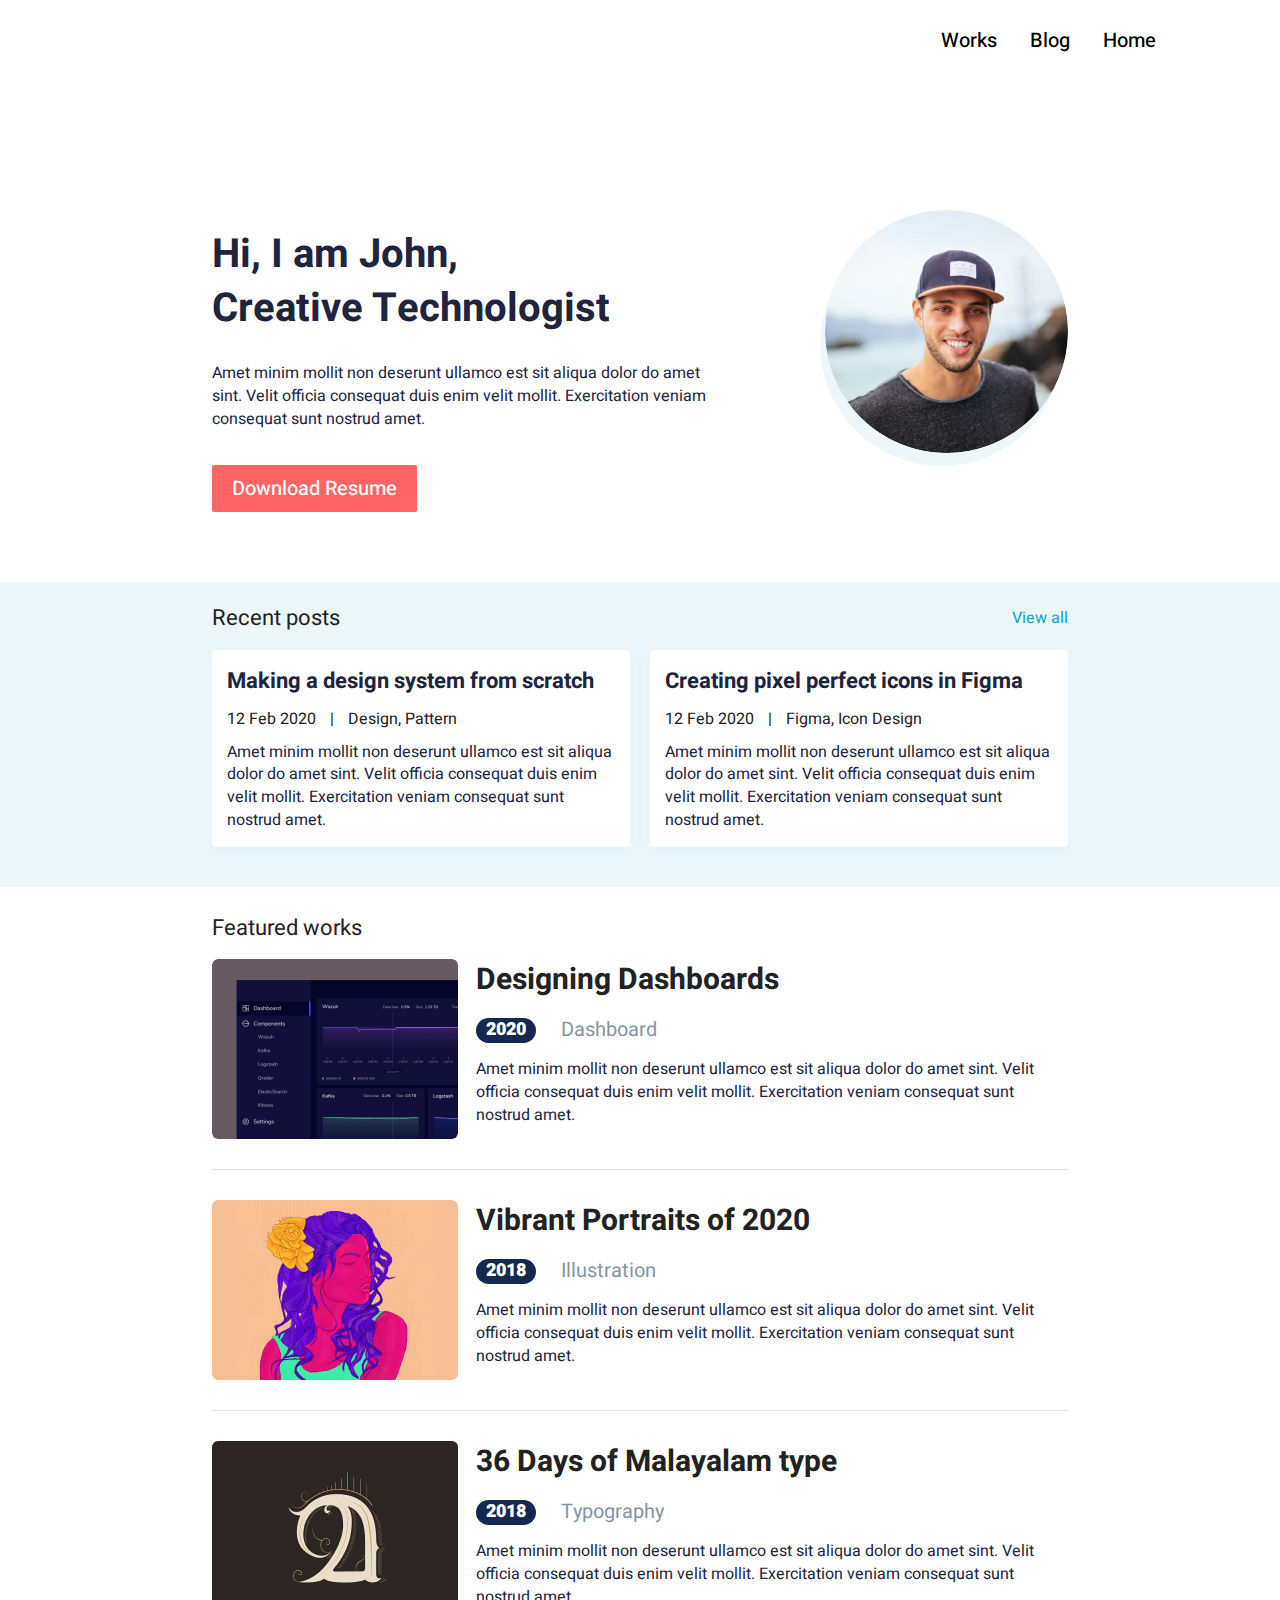
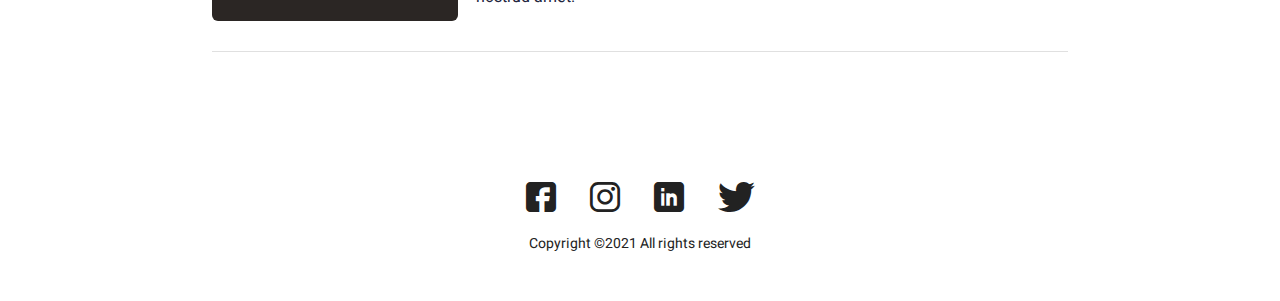
==== index.html @ 85a32958 "Add files via upload" ====
<!DOCTYPE html><html lang="en"><head><meta charset="UTF-8"><meta name="viewport" content="width=device-width, user-scalable=no, initial-scale=1.0, maximum-scale=1.0, minimum-scale=1.0"><meta http-equiv="X-UA-Compatible" content="ie=edge"><link href="styles/main.css" rel="stylesheet"><title>Document</title></head></html><body><div class="wrapper"><header class="header"> <div class="header__content"> <div class="header__menu menu"><div class="menu__icon icon-menu"><span> </span><span> </span><span> </span></div><div class="menu__body"><ul class="menu__list"> <li> <a class="menu__link" href="/works.html">Works</a></li><li> <a class="menu__link" href="/blog.html">Blog        </a></li><li> <a class="menu__link" href="/">Home</a></li></ul></div></div></div></header><main class="page"><section class="hello"> <div class="hello__container _container"><div class="hello__content"> <h1 class="hello__title title">Hi, I am John,<br> Creative Technologist</h1><div class="hello__text text">Amet minim mollit non deserunt ullamco est sit aliqua dolor do amet sint. Velit officia consequat duis enim velit mollit. Exercitation veniam consequat sunt nostrud amet.</div><a class="hello__btn btn">Download Resume</a></div><div class="hello__avatar"> </div></div></section><section class="recent-posts"> <div class="recent-posts__container _container"><div class="recent-posts__header"> <div class="recent-posts__title title-posts">Recent posts</div><a class="recent-posts__view-all" href="/blog.html">View all</a></div><div class="recent-posts__items"><div class="recent-posts__column"> <article class="recent-posts__item recent-post"><a class="recent-post__title" href="/article.html">Making a design system from scratch</a><div class="recent-post__info">12 Feb 2020 <span>| </span>Design, Pattern</div><div class="recent-post__text text">Amet minim mollit non deserunt ullamco est sit aliqua dolor do amet sint. Velit officia consequat duis enim velit mollit. Exercitation veniam consequat sunt nostrud amet.</div></article></div><div class="recent-posts__column"><article class="recent-posts__item recent-post"><a class="recent-post__title" href="/article.html">Creating pixel perfect icons in Figma</a><div class="recent-post__info">12 Feb 2020 <span>| </span>Figma, Icon Design</div><div class="recent-post__text text">Amet minim mollit non deserunt ullamco est sit aliqua dolor do amet sint. Velit officia consequat duis enim velit mollit. Exercitation veniam consequat sunt nostrud amet.</div></article></div></div></div></section><section class="featured-works"> <div class="featured-works__container _container"> <div class="featured-works__title title-posts">Featured works</div><div class="featured-works__items works"> <article class="works__item"><a class="works__image _ibg" href="/article.html"><img src="../img/01.png" alt=""></a><div class="works__body"><a class="works__title" href="/article.html">Designing Dashboards</a><div class="works__info"> <div class="works__year">2020</div><div class="works__category">Dashboard</div></div><div class="works__text text">Amet minim mollit non deserunt ullamco est sit aliqua dolor do amet sint. Velit officia consequat duis enim velit mollit. Exercitation veniam consequat sunt nostrud amet.</div></div></article><article class="works__item"><a class="works__image _ibg" href="/article.html"><img src="../img/02.png" alt=""></a><div class="works__body"><a class="works__title" href="/article.html">Vibrant Portraits of 2020</a><div class="works__info"> <div class="works__year">2018</div><div class="works__category">Illustration</div></div><div class="works__text text">Amet minim mollit non deserunt ullamco est sit aliqua dolor do amet sint. Velit officia consequat duis enim velit mollit. Exercitation veniam consequat sunt nostrud amet.</div></div></article><article class="works__item"><a class="works__image _ibg" href="/article.html"><img src="../img/03.png" alt=""></a><div class="works__body"><a class="works__title" href="/article.html">36 Days of Malayalam type</a><div class="works__info"> <div class="works__year">2018</div><div class="works__category">Typography</div></div><div class="works__text text">Amet minim mollit non deserunt ullamco est sit aliqua dolor do amet sint. Velit officia consequat duis enim velit mollit. Exercitation veniam consequat sunt nostrud amet.</div></div></article></div></div></section></main><footer> <footer class="footer"><div class="footer__container _container"> <div class="footer__social social"> <a class="social__item __icon-fb" href="http://"> </a><a class="social__item __icon-insta" href="http://"></a><a class="social__item __icon-ln" href="http://"></a><a class="social__item __icon-tw" href="http://" name="contact"></a></div><div class="footer__copy">Copyright ©2021 All rights reserved </div></div></footer></footer></div><script src="js/script.js"></script></body>
---- styles/main.css ----
@import url(https://fonts.googleapis.com/css2?family=Heebo:wght@400;500;700;900&display=swap);*{-webkit-box-sizing:border-box;box-sizing:border-box}body,html{height:100%}body._lock{overflow:hidden}a{text-decoration:none;color:#21243d}.page{font-family:Heebo}@media (max-width:767.98px){.page{padding:30px 0 0}}.wrapper{width:100%;min-height:100%;overflow:hidden;display:-webkit-box;display:-ms-flexbox;display:flex;-webkit-box-orient:vertical;-webkit-box-direction:normal;-ms-flex-direction:column;flex-direction:column}._container{max-width:856px;margin:0 auto}@media (max-width:991.98px){._container{max-width:750px}}@media (max-width:767.98px){._container{max-width:none;padding:0 10px}}.title-posts{font-size:22px}@media (max-width:767.98px){.title-posts{text-align:center;font-size:18px}}.title{font-family:Heebo;font-size:40px;font-weight:700;color:#21243d;line-height:136.36364%}@media (max-width:767.98px){.title{font-size:32px}}.article__text p,.btn,.text{font-family:Heebo;font-size:16px;line-height:143.75%;color:#21243d}.btn{height:47px;background:#ff6464;color:#fff;border-radius:2px;display:-webkit-inline-box;display:-ms-inline-flexbox;display:inline-flex;-webkit-box-align:center;-ms-flex-align:center;align-items:center;-webkit-box-pack:center;-ms-flex-pack:center;justify-content:center;text-align:center;padding:0 20px;font-weight:500;font-size:20px;line-height:145%;-webkit-transition:background-color .5s ease 0s;-o-transition:background-color .5s ease 0s;transition:background-color .5s ease 0s}@media (min-width:992px){.btn:hover{background-color:#ff1f1f}}a,abbr,acronym,address,applet,article,aside,audio,b,big,blockquote,body,canvas,caption,center,cite,code,dd,del,details,dfn,div,dl,dt,em,embed,figcaption,footer,h1,h2,h3,h4,h5,h6,header,hgroup,html,i,iframe,ins,kbd,label,li,mark,menu,nav,object,ol,output,p,pre,q,ruby,s,samp,section,small,span,strike,strong,sub,summary,sup,table,tbody,td,tfoot,th,thead,time,tr,tt,u,ul,var,video{margin:0;padding:0;border:0;font:inherit;vertical-align:baseline}img{margin:0;padding:0;font:inherit}fieldset,figure,form,legend{font:inherit;vertical-align:baseline}figure,form{padding:0;border:0}legend{margin:0}:focus{outline:0}article,aside,details,figcaption,figure,footer,header,hgroup,menu,nav,section{display:block}body{line-height:1}ol,ul{list-style:none}blockquote,q{quotes:none}blockquote:after,blockquote:before,q:after,q:before{content:none}table{border-collapse:collapse;border-spacing:0}input[type=search]::-webkit-search-cancel-button,input[type=search]::-webkit-search-decoration,input[type=search]::-webkit-search-results-button,input[type=search]::-webkit-search-results-decoration{-webkit-appearance:none;-moz-appearance:none}input[type=search]{-moz-appearance:none}audio,canvas,video{display:inline-block;*display:inline;*zoom:1;max-width:100%}audio:not([controls]){display:none;height:0}[hidden]{display:none}html{font-size:100%;-webkit-text-size-adjust:100%;-ms-text-size-adjust:100%}a:focus{outline:thin dotted}a:active,a:hover{outline:0}img{border:0;-ms-interpolation-mode:bicubic;vertical-align:middle}fieldset,legend{border:0;padding:0}fieldset,figure,form{margin:0}legend{white-space:normal;*margin-left:-7px}button,input,select{vertical-align:baseline}button,input,select,textarea{font-size:100%;margin:0;*vertical-align:middle}button,input{line-height:normal}button,select{text-transform:none}button,html input[type=button],input[type=reset],input[type=submit]{-webkit-appearance:button;cursor:pointer;*overflow:visible}button[disabled],html input[disabled]{cursor:default}input[type=checkbox],input[type=radio]{-webkit-box-sizing:border-box;box-sizing:border-box;padding:0;*height:13px;*width:13px}input[type=search]{-webkit-appearance:textfield;-webkit-box-sizing:content-box;box-sizing:content-box}input[type=search]::-webkit-search-cancel-button,input[type=search]::-webkit-search-decoration{-webkit-appearance:none}button::-moz-focus-inner,input::-moz-focus-inner{border:0;padding:0}textarea{overflow:auto;vertical-align:top}button,html,input,select,textarea{color:#222}::-moz-selection{background:#b3d4fc;text-shadow:none}::selection{background:#b3d4fc;text-shadow:none}textarea{resize:vertical}.chromeframe{margin:.2em 0;background:#ccc;color:#000;padding:.2em 0}@font-face{font-family:'icons';src:url(../fonts/icons.ttf?6z2480) format("truetype"),url(../fonts/icons.woff?6z2480) format("woff"),url(../fonts/icons.svg?6z2480#icons) format("svg");font-weight:400;font-style:normal;font-display:block}[class*=" __icon-"],[class^=__icon-]{font-family:'icons'!important;speak:never;font-style:normal;font-weight:400;font-variant:normal;text-transform:none;line-height:1;-webkit-font-smoothing:antialiased;-moz-osx-font-smoothing:grayscale}.__icon-fb:before{content:"\e900"}.__icon-insta:before{content:"\e901"}.__icon-ln:before{content:"\e902"}.__icon-tw:before{content:"\e903"}.header{position:relative;z-index:100}.header__content{max-width:1052px;padding:0 10px;margin:0 auto}.header__menu{padding:10px 0;height:82px;display:-webkit-box;display:-ms-flexbox;display:flex;-webkit-box-pack:end;-ms-flex-pack:end;justify-content:flex-end;-webkit-box-align:center;-ms-flex-align:center;align-items:center}@media (max-width:767.98px){.header__menu{height:50px}.menu__body{-webkit-transform:translate(0,-100%);-ms-transform:translate(0,-100%);transform:translate(0,-100%);-webkit-transition:-webkit-transform .5s ease 0s;-o-transition:transform .5s ease 0s;transition:transform .5s ease 0s;transition:transform .5s ease 0s,-webkit-transform .5s ease 0s;position:fixed;width:100%;height:100%;top:0;left:0;overflow:auto;padding:150px 10px 30px;background-color:rgba(255,255,255,.9)}.menu__body._active{-webkit-transform:translate(0,0);-ms-transform:translate(0,0);transform:translate(0,0)}}.menu__list li{margin:0 0 30px}.menu__list li:last-child{margin:0}@media (min-width:767.98px){.menu__list{display:-webkit-box;display:-ms-flexbox;display:flex}.menu__list li{margin:0 33px 0 0}}.menu__link{font-family:Heebo;font-size:20px;font-weight:500;color:#000;text-decoration:none;-webkit-transition:color .3s ease 0s;-o-transition:color .3s ease 0s;transition:color .3s ease 0s}@media (min-width:991.98px){.menu__link:hover{color:#ff6464}}@media (max-width:767.98px){.menu__link{font-size:40px;display:block;text-align:center}.icon-menu{display:block;position:relative;width:30px;height:18px;cursor:pointer;z-index:5}.icon-menu span{-webkit-transition:all .3s ease 0s;-o-transition:all .3s ease 0s;transition:all .3s ease 0s;top:calc(50% - 1px);left:0;position:absolute;width:100%;height:2px;background-color:#000}.icon-menu span:first-child{top:0}.icon-menu span:last-child{top:auto;bottom:0}.icon-menu._active span{-webkit-transform:scale(0);-ms-transform:scale(0);transform:scale(0)}.icon-menu._active span:first-child{-webkit-transform:rotate(-45deg);-ms-transform:rotate(-45deg);transform:rotate(-45deg);top:calc(50% - 1px)}.icon-menu._active span:last-child{-webkit-transform:rotate(45deg);-ms-transform:rotate(45deg);transform:rotate(45deg);bottom:calc(50% - 1px)}}.active{color:#ff6464}.hello{padding:38px 0 70px}@media (max-width:868px){.hello{padding:0 0 70px}}@media (max-width:767.98px){.hello{padding:0 0 60px}}.hello__container{display:-webkit-box;display:-ms-flexbox;display:flex}@media (max-width:767.98px){.hello__container{-webkit-box-orient:vertical;-webkit-box-direction:reverse;-ms-flex-direction:column-reverse;flex-direction:column-reverse;text-align:center}}.hello__content{-webkit-box-align:start;-ms-flex-align:start;align-items:flex-start;padding:18px 110px 0 0;-webkit-box-flex:1;-ms-flex:1 1 auto;flex:1 1 auto}.hello__content :last-child,.recent-post :last-child{margin-bottom:0}@media (max-width:868px){.hello__content{padding:18px 50px 0 0}}@media (max-width:767.98px){.hello__content{padding:0}}.hello__title{margin:0 0 25px}@media (max-width:767.98px){.hello__title{margin:0 0 25px}}.hello__text{margin:0 0 35px}@media (max-width:767.98px){.hello__text{padding:0 15px;margin:0 0 25px}}.hello__btn{margin:0 0 25px}@media (max-width:767.98px){.hello__btn{margin:0 0 20px}}.hello__avatar{-ms-flex-negative:0;flex-shrink:0;width:243px;height:243px;position:relative;border-radius:50%;overflow:hidden;-webkit-box-shadow:-5px 13px 0 0 #edf7fa;box-shadow:-5px 13px 0 0 #edf7fa;background-image:url(../img/avatar.png);background-size:cover;background-repeat:no-repeat}@media (max-width:767.98px){.hello__avatar{width:170px;height:170px;margin:0 auto 40px}}.recent-posts{background:#edf7fa;padding:25px 0 13px}@media (min-width:767.98px){.recent-posts{padding:25px 0 23px}}.recent-posts__header{display:-webkit-box;display:-ms-flexbox;display:flex;margin:0 0 20px}.recent-posts__title{-webkit-box-flex:1;-ms-flex:1 1 auto;flex:1 1 auto;padding:0 20px 0 0}.recent-posts__view-all{font-size:16px;line-height:23px;color:#00a8cc;-webkit-box-flex:0;-ms-flex:0 0 auto;flex:0 0 auto}@media (max-width:767.98px){.recent-posts__view-all{display:none}}.recent-posts__items{margin:0 -10px}@media (min-width:767.98px){.recent-posts__items{display:-webkit-box;display:-ms-flexbox;display:flex}}.recent-posts__column{-webkit-box-flex:0;-ms-flex:0 1 50%;flex:0 1 50%;padding:0 10px;margin:0 0 17px}.recent-post{background:#fff;-webkit-box-shadow:0 4px 10px rgba(187,225,250,.25);box-shadow:0 4px 10px rgba(187,225,250,.25);border-radius:4px;padding:20px;height:100%}@media (min-width:767.98px){.recent-post{padding:15px}}.recent-post__title{display:inline-block;font-size:26px;font-weight:700;line-height:146.15385%;-webkit-transition:color .3s ease 0s;-o-transition:color .3s ease 0s;transition:color .3s ease 0s;margin:0 0 17px}@media (min-width:991.98px){.recent-post__title:hover{color:#ff6464}}@media (min-width:767.98px){.recent-post__title{font-size:22px;margin:0 0 10px}}.recent-post__info{margin:0 0 15px;font-size:18px;line-height:144.44444%}.recent-post__info span{margin:0 10px}@media (min-width:767.98px){.recent-post__info{font-size:16px;margin:0 0 10px}}.recent-post__text{margin:0 0 15px}.featured-works{padding:30px 0 80px}.featured-works__title{margin:0 0 20px}@media (max-width:767.98px){.featured-works__items{display:-webkit-box;display:-ms-flexbox;display:flex;overflow:auto}.featured-works__items .works__item{-webkit-box-flex:0;-ms-flex:0 0 90%;flex:0 0 90%;margin:0 15px 0 0}}.footer{text-align:center;padding:50px 0}@media (max-width:767.98px){.footer{padding:30px 0}}.footer__social{margin:0 0 25px}.footer__copy{font-family:Heebo;font-size:14px;font-weight:400;text-align:center}.blog{padding-bottom:50px}@media (max-width:767.98px){.blog{padding-bottom:30px}}.blog__title{margin:0 0 50px}@media (max-width:767.98px){.blog__title{margin:0 0 20px}}.blog__article-name{font-size:30px;font-weight:500;display:inline-block;line-height:146.66667%;-webkit-transition:color .3s ease 0s;-o-transition:color .3s ease 0s;transition:color .3s ease 0s;margin:0 0 10px;color:inherit}@media (min-width:991.98px){.blog__article-name:hover{color:#ff6464}}@media (max-width:991.98px){.blog__article-name{font-size:26px}}.blog__item{border-bottom:1px solid #e0e0e0;padding:0 0 30px;margin:0 0 30px}.blog__item:last-child{margin:0}@media (max-width:991.98px){.blog__item{margin:0 0 25px;padding:0 0 25px}}.blog__info{display:-webkit-box;display:-ms-flexbox;display:flex;font-size:20px;margin:0 0 10px}@media (max-width:991.98px){.blog__info{font-size:16px}}.blog__category{color:#8695a4}.blog__span{margin:0 15px}.works__items{padding-bottom:60px}@media (max-width:767.98px){.works__items{padding-bottom:30px}}.works__main-title{margin:0 0 45px}@media (max-width:767.98px){.works__main-title{margin:0 0 20px}}.works__item{padding:0 0 30px;margin:0 0 30px;border-bottom:1px solid #e0e0e0}.works__item:last-child{margin-bottom:0}@media (min-width:767.98px){.works__item{display:-webkit-box;display:-ms-flexbox;display:flex;-webkit-box-align:start;-ms-flex-align:start;align-items:flex-start}}.works__image{border-radius:6px;-webkit-box-flex:0;-ms-flex:0 0 246px;flex:0 0 246px;min-height:180px;display:block;overflow:hidden}@media (max-width:767.98px){.works__image{padding:0 0 60%}}.works__body{-webkit-box-flex:1;-ms-flex:1 1 auto;flex:1 1 auto;padding:0 0 0 18px}.works__title{color:inherit;display:inline-block;font-size:30px;font-weight:700;line-height:146.66667%;margin:0 0 15px;-webkit-transition:color .3s ease 0s;-o-transition:color .3s ease 0s;transition:color .3s ease 0s}@media (max-width:767.98px){.works__title{font-size:24px}}@media (min-width:767.98px){.works__title:hover{color:#ff6464}}.works__info,.works__year{-webkit-box-align:center;-ms-flex-align:center;align-items:center}.works__info{display:-webkit-box;display:-ms-flexbox;display:flex;margin:0 0 15px}.works__year{background:#142850;border-radius:16px;height:25px;padding:0 10px;display:-webkit-inline-box;display:-ms-inline-flexbox;display:inline-flex;-webkit-box-pack:center;-ms-flex-pack:center;justify-content:center;color:#fff;font-weight:900;font-size:18px}.works__category{color:#8695a4;font-size:20px;margin:0 0 0 25px}.article{max-width:700px;padding:0 10px 30px;margin:0 auto}.article__title{font-size:34px;font-weight:700;line-height:147.05882%;margin:0 0 30px}@media (max-width:767.98px){.article__title{font-size:30px}}.article__info,.article__year{display:-webkit-box;display:-ms-flexbox;display:flex}.article__info{margin:0 0 20px}.article__year{-webkit-box-pack:center;-ms-flex-pack:center;justify-content:center;-webkit-box-align:center;-ms-flex-align:center;align-items:center;color:#fff;background:#ff7c7c;border-radius:16px;height:25px;padding:0 10px;font-size:18px;font-weight:900}.article__category{-ms-flex-item-align:center;align-self:center;font-size:20px;margin:0 0 0 25px;line-height:125%}@media (max-width:767.98px){.article__category{font-size:18px}}.article__text p{margin:10px 0}.article__text img{max-width:100%;padding:0 0 20px}.page{padding:90px 0 0;-webkit-box-flex:1;-ms-flex:1 1 auto;flex:1 1 auto}@media (max-width:767.98px){.page{padding:30px 0 0}}.social{display:-webkit-box;display:-ms-flexbox;display:flex;-webkit-box-pack:center;-ms-flex-pack:center;justify-content:center;-webkit-box-align:center;-ms-flex-align:center;align-items:center}.social__item{-webkit-transition:color .3s ease 0s;-o-transition:color .3s ease 0s;transition:color .3s ease 0s;margin:0 17px;font-size:30px;color:inherit}@media (min-width:991.98px){.social__item:hover{color:#ff6464}}._ibg{position:relative}._ibg img{position:absolute;width:100%;height:100%;top:0;left:0;-o-object-fit:cover;object-fit:cover}
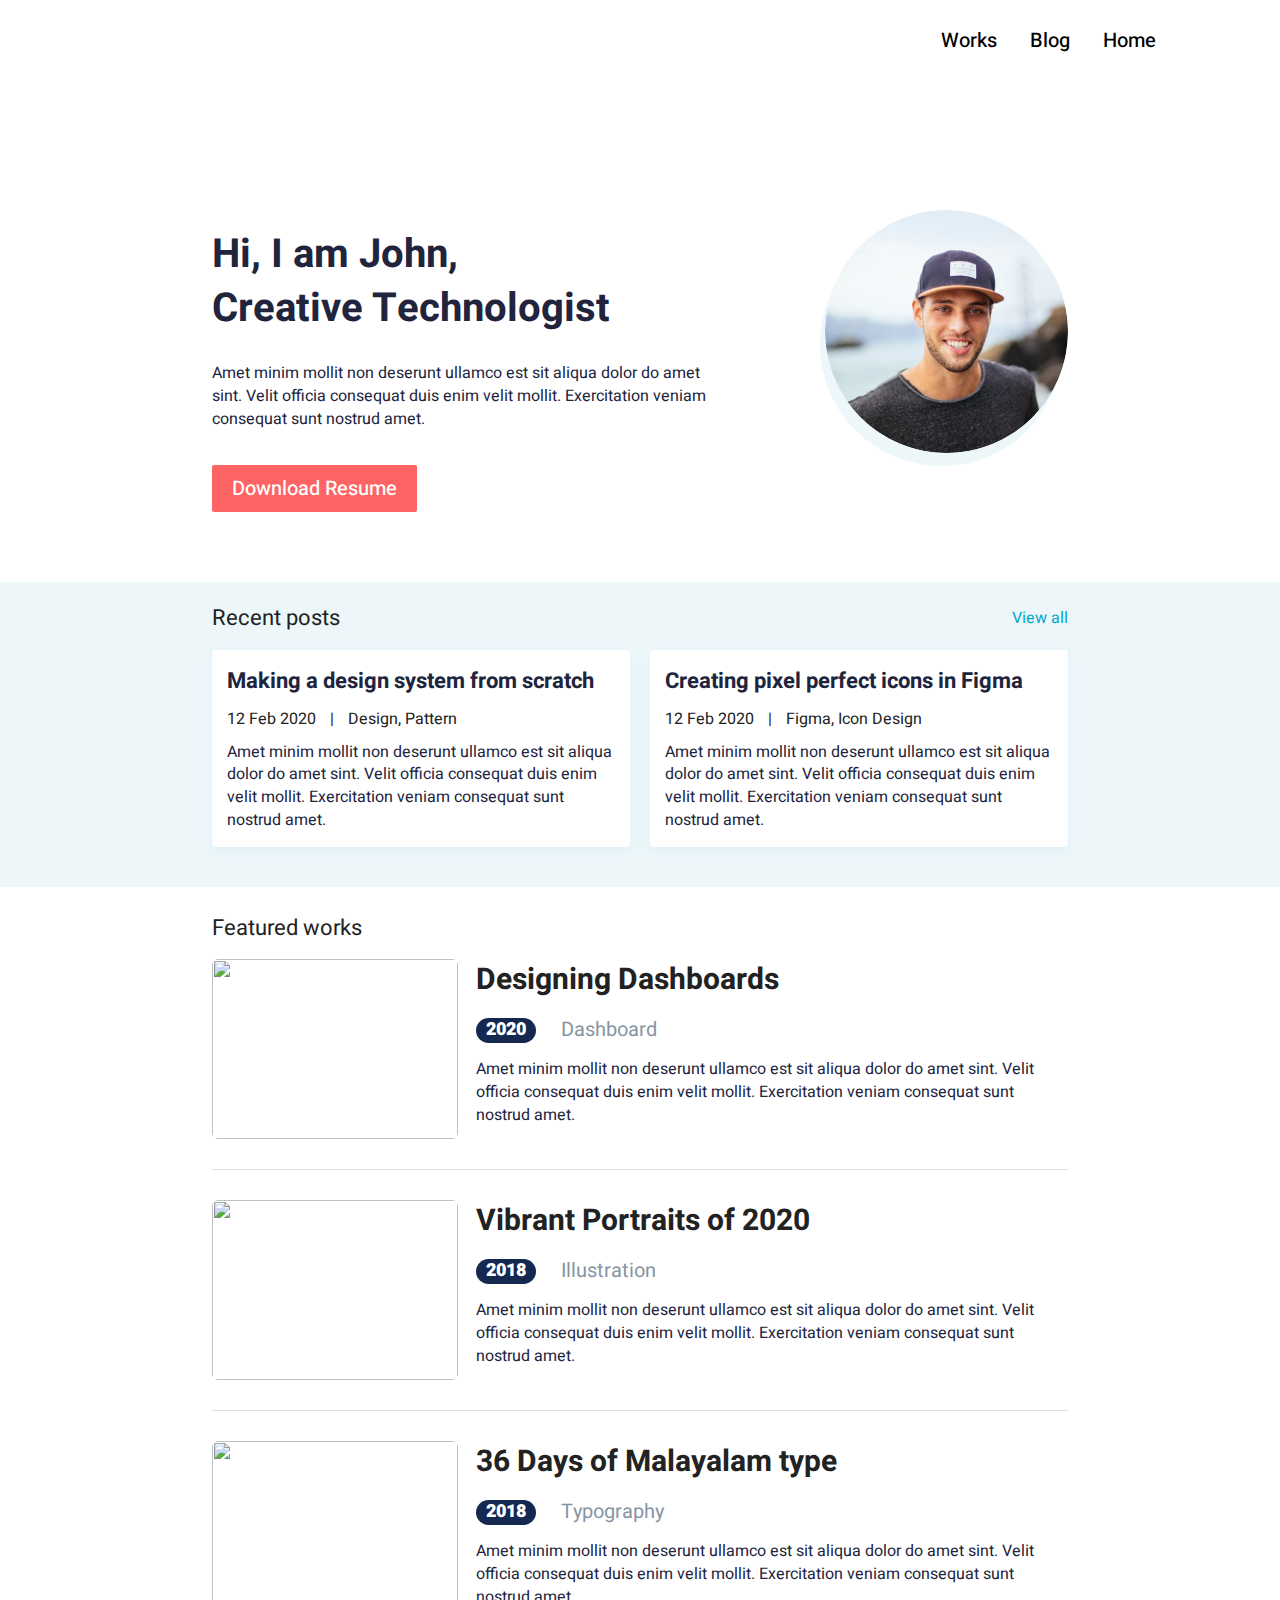
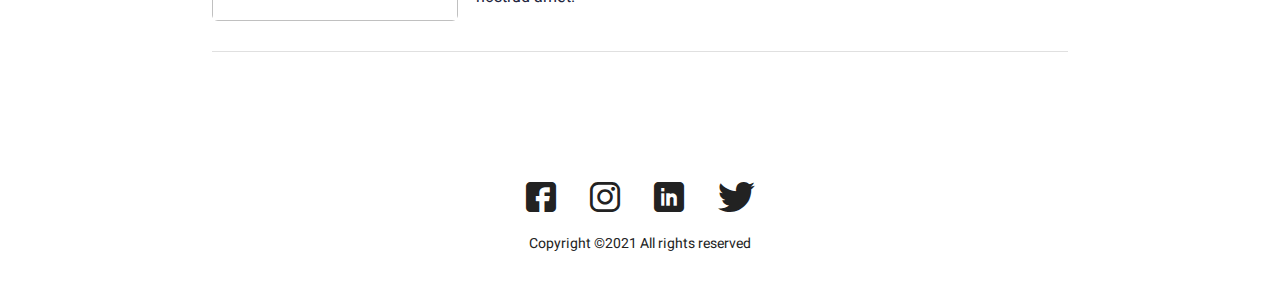
==== commit 5c115eb4: "Update index.html" ====
--- a/index.html
+++ b/index.html
@@ -1 +1 @@
-<!DOCTYPE html><html lang="en"><head><meta charset="UTF-8"><meta name="viewport" content="width=device-width, user-scalable=no, initial-scale=1.0, maximum-scale=1.0, minimum-scale=1.0"><meta http-equiv="X-UA-Compatible" content="ie=edge"><link href="styles/main.css" rel="stylesheet"><title>Document</title></head></html><body><div class="wrapper"><header class="header"> <div class="header__content"> <div class="header__menu menu"><div class="menu__icon icon-menu"><span> </span><span> </span><span> </span></div><div class="menu__body"><ul class="menu__list"> <li> <a class="menu__link" href="/works.html">Works</a></li><li> <a class="menu__link" href="/blog.html">Blog        </a></li><li> <a class="menu__link" href="/">Home</a></li></ul></div></div></div></header><main class="page"><section class="hello"> <div class="hello__container _container"><div class="hello__content"> <h1 class="hello__title title">Hi, I am John,<br> Creative Technologist</h1><div class="hello__text text">Amet minim mollit non deserunt ullamco est sit aliqua dolor do amet sint. Velit officia consequat duis enim velit mollit. Exercitation veniam consequat sunt nostrud amet.</div><a class="hello__btn btn">Download Resume</a></div><div class="hello__avatar"> </div></div></section><section class="recent-posts"> <div class="recent-posts__container _container"><div class="recent-posts__header"> <div class="recent-posts__title title-posts">Recent posts</div><a class="recent-posts__view-all" href="/blog.html">View all</a></div><div class="recent-posts__items"><div class="recent-posts__column"> <article class="recent-posts__item recent-post"><a class="recent-post__title" href="/article.html">Making a design system from scratch</a><div class="recent-post__info">12 Feb 2020 <span>| </span>Design, Pattern</div><div class="recent-post__text text">Amet minim mollit non deserunt ullamco est sit aliqua dolor do amet sint. Velit officia consequat duis enim velit mollit. Exercitation veniam consequat sunt nostrud amet.</div></article></div><div class="recent-posts__column"><article class="recent-posts__item recent-post"><a class="recent-post__title" href="/article.html">Creating pixel perfect icons in Figma</a><div class="recent-post__info">12 Feb 2020 <span>| </span>Figma, Icon Design</div><div class="recent-post__text text">Amet minim mollit non deserunt ullamco est sit aliqua dolor do amet sint. Velit officia consequat duis enim velit mollit. Exercitation veniam consequat sunt nostrud amet.</div></article></div></div></div></section><section class="featured-works"> <div class="featured-works__container _container"> <div class="featured-works__title title-posts">Featured works</div><div class="featured-works__items works"> <article class="works__item"><a class="works__image _ibg" href="/article.html"><img src="../img/01.png" alt=""></a><div class="works__body"><a class="works__title" href="/article.html">Designing Dashboards</a><div class="works__info"> <div class="works__year">2020</div><div class="works__category">Dashboard</div></div><div class="works__text text">Amet minim mollit non deserunt ullamco est sit aliqua dolor do amet sint. Velit officia consequat duis enim velit mollit. Exercitation veniam consequat sunt nostrud amet.</div></div></article><article class="works__item"><a class="works__image _ibg" href="/article.html"><img src="../img/02.png" alt=""></a><div class="works__body"><a class="works__title" href="/article.html">Vibrant Portraits of 2020</a><div class="works__info"> <div class="works__year">2018</div><div class="works__category">Illustration</div></div><div class="works__text text">Amet minim mollit non deserunt ullamco est sit aliqua dolor do amet sint. Velit officia consequat duis enim velit mollit. Exercitation veniam consequat sunt nostrud amet.</div></div></article><article class="works__item"><a class="works__image _ibg" href="/article.html"><img src="../img/03.png" alt=""></a><div class="works__body"><a class="works__title" href="/article.html">36 Days of Malayalam type</a><div class="works__info"> <div class="works__year">2018</div><div class="works__category">Typography</div></div><div class="works__text text">Amet minim mollit non deserunt ullamco est sit aliqua dolor do amet sint. Velit officia consequat duis enim velit mollit. Exercitation veniam consequat sunt nostrud amet.</div></div></article></div></div></section></main><footer> <footer class="footer"><div class="footer__container _container"> <div class="footer__social social"> <a class="social__item __icon-fb" href="http://"> </a><a class="social__item __icon-insta" href="http://"></a><a class="social__item __icon-ln" href="http://"></a><a class="social__item __icon-tw" href="http://" name="contact"></a></div><div class="footer__copy">Copyright ©2021 All rights reserved </div></div></footer></footer></div><script src="js/script.js"></script></body>+<!DOCTYPE html><html lang="en"><head><meta charset="UTF-8"><meta name="viewport" content="width=device-width, user-scalable=no, initial-scale=1.0, maximum-scale=1.0, minimum-scale=1.0"><meta http-equiv="X-UA-Compatible" content="ie=edge"><link href="styles/main.css" rel="stylesheet"><title>Document</title></head></html><body><div class="wrapper"><header class="header"> <div class="header__content"> <div class="header__menu menu"><div class="menu__icon icon-menu"><span> </span><span> </span><span> </span></div><div class="menu__body"><ul class="menu__list"> <li> <a class="menu__link" href="/blogghp/works.html">Works</a></li><li> <a class="menu__link" href="/blogghp/blog.html">Blog        </a></li><li> <a class="menu__link" href="/blogghp/">Home</a></li></ul></div></div></div></header><main class="page"><section class="hello"> <div class="hello__container _container"><div class="hello__content"> <h1 class="hello__title title">Hi, I am John,<br> Creative Technologist</h1><div class="hello__text text">Amet minim mollit non deserunt ullamco est sit aliqua dolor do amet sint. Velit officia consequat duis enim velit mollit. Exercitation veniam consequat sunt nostrud amet.</div><a class="hello__btn btn">Download Resume</a></div><div class="hello__avatar"> </div></div></section><section class="recent-posts"> <div class="recent-posts__container _container"><div class="recent-posts__header"> <div class="recent-posts__title title-posts">Recent posts</div><a class="recent-posts__view-all" href="/blogghp/blog.html">View all</a></div><div class="recent-posts__items"><div class="recent-posts__column"> <article class="recent-posts__item recent-post"><a class="recent-post__title" href="/article.html">Making a design system from scratch</a><div class="recent-post__info">12 Feb 2020 <span>| </span>Design, Pattern</div><div class="recent-post__text text">Amet minim mollit non deserunt ullamco est sit aliqua dolor do amet sint. Velit officia consequat duis enim velit mollit. Exercitation veniam consequat sunt nostrud amet.</div></article></div><div class="recent-posts__column"><article class="recent-posts__item recent-post"><a class="recent-post__title" href="/blogghp/article.html">Creating pixel perfect icons in Figma</a><div class="recent-post__info">12 Feb 2020 <span>| </span>Figma, Icon Design</div><div class="recent-post__text text">Amet minim mollit non deserunt ullamco est sit aliqua dolor do amet sint. Velit officia consequat duis enim velit mollit. Exercitation veniam consequat sunt nostrud amet.</div></article></div></div></div></section><section class="featured-works"> <div class="featured-works__container _container"> <div class="featured-works__title title-posts">Featured works</div><div class="featured-works__items works"> <article class="works__item"><a class="works__image _ibg" href="/blogghp/article.html"><img src="/blogghp/img/01.png" alt=""></a><div class="works__body"><a class="works__title" href="/blogghp/article.html">Designing Dashboards</a><div class="works__info"> <div class="works__year">2020</div><div class="works__category">Dashboard</div></div><div class="works__text text">Amet minim mollit non deserunt ullamco est sit aliqua dolor do amet sint. Velit officia consequat duis enim velit mollit. Exercitation veniam consequat sunt nostrud amet.</div></div></article><article class="works__item"><a class="works__image _ibg" href="/blogghp/article.html"><img src="/blogghp/img/02.png" alt=""></a><div class="works__body"><a class="works__title" href="/blogghp/article.html">Vibrant Portraits of 2020</a><div class="works__info"> <div class="works__year">2018</div><div class="works__category">Illustration</div></div><div class="works__text text">Amet minim mollit non deserunt ullamco est sit aliqua dolor do amet sint. Velit officia consequat duis enim velit mollit. Exercitation veniam consequat sunt nostrud amet.</div></div></article><article class="works__item"><a class="works__image _ibg" href="/blogghp/article.html"><img src="/blogghp/img/03.png" alt=""></a><div class="works__body"><a class="works__title" href="/blogghp/article.html">36 Days of Malayalam type</a><div class="works__info"> <div class="works__year">2018</div><div class="works__category">Typography</div></div><div class="works__text text">Amet minim mollit non deserunt ullamco est sit aliqua dolor do amet sint. Velit officia consequat duis enim velit mollit. Exercitation veniam consequat sunt nostrud amet.</div></div></article></div></div></section></main><footer> <footer class="footer"><div class="footer__container _container"> <div class="footer__social social"> <a class="social__item __icon-fb" href="http://"> </a><a class="social__item __icon-insta" href="http://"></a><a class="social__item __icon-ln" href="http://"></a><a class="social__item __icon-tw" href="http://" name="contact"></a></div><div class="footer__copy">Copyright ©2021 All rights reserved </div></div></footer></footer></div><script src="js/script.js"></script></body>
